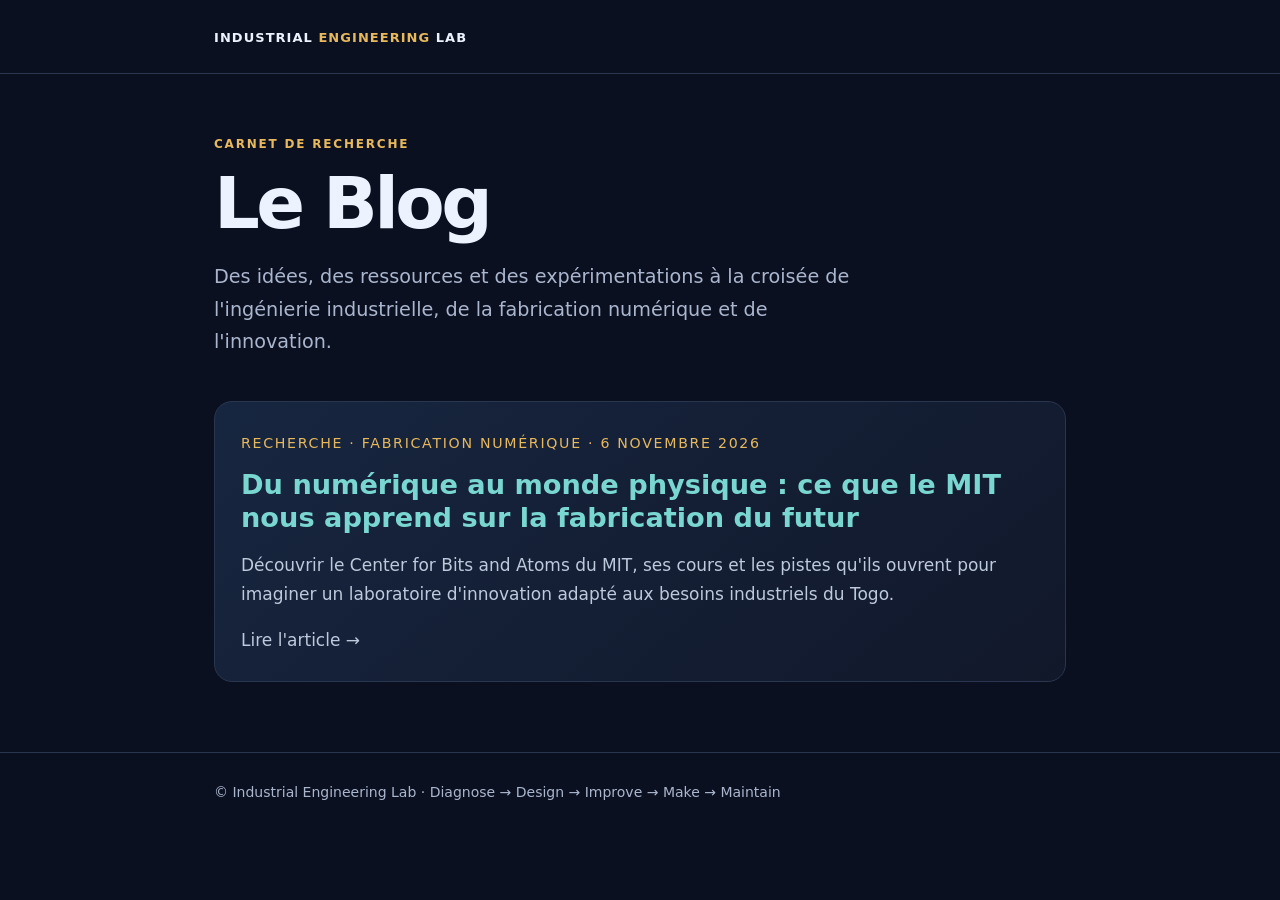
==== docs/blog/index.html @ a035a1cc "Add blog index" ====
<!doctype html>
<html lang="fr"><head><meta charset="utf-8"><meta name="viewport" content="width=device-width, initial-scale=1"><title>Blog — Industrial Engineering Lab</title><meta name="description" content="Notes, recherches et idées autour de l'ingénierie industrielle, de la fabrication et de l'innovation."><style>
:root{--bg:#0b1020;--panel:#121b30;--ink:#edf2ff;--muted:#aab6ce;--line:#293650;--gold:#e7b85c;--cyan:#79d6d0}*{box-sizing:border-box}body{margin:0;background:var(--bg);color:var(--ink);font:17px/1.7 system-ui,sans-serif}.wrap{max-width:900px;margin:auto;padding:0 24px}header{padding:22px 0;border-bottom:1px solid var(--line)}a{color:var(--cyan);text-decoration:none}.brand{font-size:13px;font-weight:800;letter-spacing:.08em;color:var(--ink)}.brand span{color:var(--gold)}.eyebrow{color:var(--gold);letter-spacing:.15em;text-transform:uppercase;font-size:12px;font-weight:700;margin-top:60px}h1{font-size:clamp(2.6rem,7vw,4.5rem);line-height:1.05;letter-spacing:-.05em;margin:12px 0}.intro{font-size:1.2rem;color:var(--muted);max-width:650px;margin-bottom:42px}.post{display:block;border:1px solid var(--line);border-radius:18px;padding:26px;background:linear-gradient(140deg,#172640,#11182a);margin:20px 0 70px}.post small{color:var(--gold);text-transform:uppercase;letter-spacing:.12em}.post h2{font-size:1.7rem;line-height:1.2;margin:12px 0}.post p{color:#bdc9dc;margin-bottom:0}footer{border-top:1px solid var(--line);padding:28px 0;color:var(--muted);font-size:14px}</style></head>
<body><header><div class="wrap"><a class="brand" href="../index.html">INDUSTRIAL <span>ENGINEERING</span> LAB</a></div></header><main class="wrap"><div class="eyebrow">Carnet de recherche</div><h1>Le Blog</h1><p class="intro">Des idées, des ressources et des expérimentations à la croisée de l'ingénierie industrielle, de la fabrication numérique et de l'innovation.</p><a class="post" href="mit-cba-fabrication-numerique.html"><small>Recherche · Fabrication numérique · 6 novembre 2026</small><h2>Du numérique au monde physique : ce que le MIT nous apprend sur la fabrication du futur</h2><p>Découvrir le Center for Bits and Atoms du MIT, ses cours et les pistes qu'ils ouvrent pour imaginer un laboratoire d'innovation adapté aux besoins industriels du Togo.</p><p>Lire l'article →</p></a></main><footer><div class="wrap">© Industrial Engineering Lab · Diagnose → Design → Improve → Make → Maintain</div></footer></body></html>
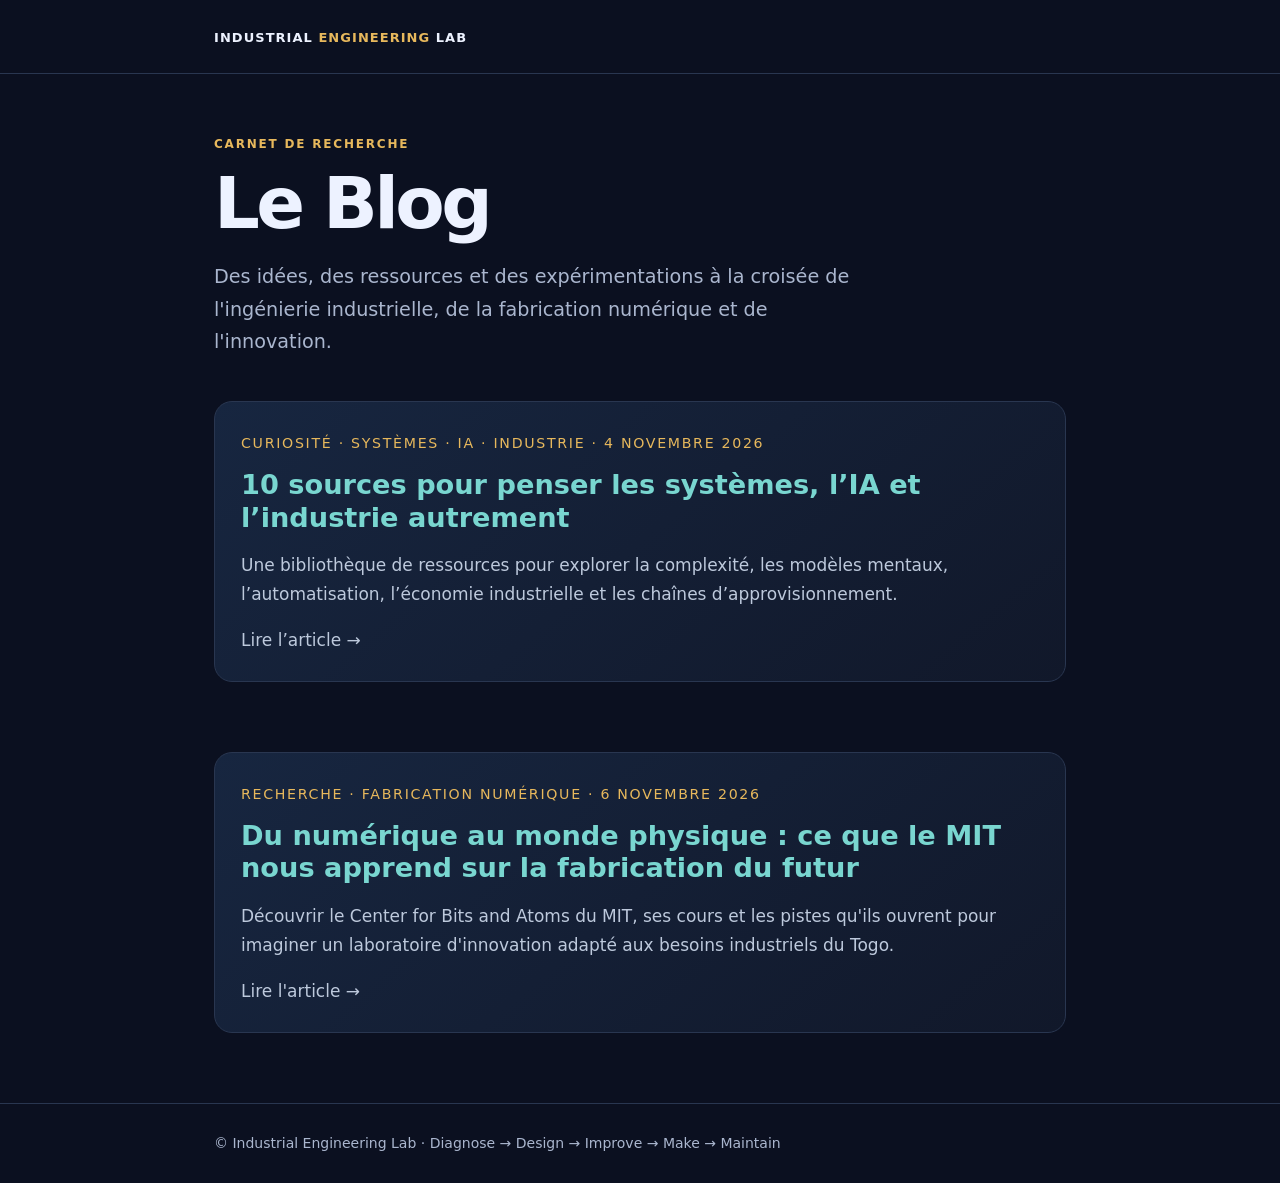
==== commit d008a829: "Publish curated systems thinking and industry reading list" ====
--- a/docs/blog/index.html
+++ b/docs/blog/index.html
@@ -1,4 +1,4 @@
 <!doctype html>
 <html lang="fr"><head><meta charset="utf-8"><meta name="viewport" content="width=device-width, initial-scale=1"><title>Blog — Industrial Engineering Lab</title><meta name="description" content="Notes, recherches et idées autour de l'ingénierie industrielle, de la fabrication et de l'innovation."><style>
 :root{--bg:#0b1020;--panel:#121b30;--ink:#edf2ff;--muted:#aab6ce;--line:#293650;--gold:#e7b85c;--cyan:#79d6d0}*{box-sizing:border-box}body{margin:0;background:var(--bg);color:var(--ink);font:17px/1.7 system-ui,sans-serif}.wrap{max-width:900px;margin:auto;padding:0 24px}header{padding:22px 0;border-bottom:1px solid var(--line)}a{color:var(--cyan);text-decoration:none}.brand{font-size:13px;font-weight:800;letter-spacing:.08em;color:var(--ink)}.brand span{color:var(--gold)}.eyebrow{color:var(--gold);letter-spacing:.15em;text-transform:uppercase;font-size:12px;font-weight:700;margin-top:60px}h1{font-size:clamp(2.6rem,7vw,4.5rem);line-height:1.05;letter-spacing:-.05em;margin:12px 0}.intro{font-size:1.2rem;color:var(--muted);max-width:650px;margin-bottom:42px}.post{display:block;border:1px solid var(--line);border-radius:18px;padding:26px;background:linear-gradient(140deg,#172640,#11182a);margin:20px 0 70px}.post small{color:var(--gold);text-transform:uppercase;letter-spacing:.12em}.post h2{font-size:1.7rem;line-height:1.2;margin:12px 0}.post p{color:#bdc9dc;margin-bottom:0}footer{border-top:1px solid var(--line);padding:28px 0;color:var(--muted);font-size:14px}</style></head>
-<body><header><div class="wrap"><a class="brand" href="../index.html">INDUSTRIAL <span>ENGINEERING</span> LAB</a></div></header><main class="wrap"><div class="eyebrow">Carnet de recherche</div><h1>Le Blog</h1><p class="intro">Des idées, des ressources et des expérimentations à la croisée de l'ingénierie industrielle, de la fabrication numérique et de l'innovation.</p><a class="post" href="mit-cba-fabrication-numerique.html"><small>Recherche · Fabrication numérique · 6 novembre 2026</small><h2>Du numérique au monde physique : ce que le MIT nous apprend sur la fabrication du futur</h2><p>Découvrir le Center for Bits and Atoms du MIT, ses cours et les pistes qu'ils ouvrent pour imaginer un laboratoire d'innovation adapté aux besoins industriels du Togo.</p><p>Lire l'article →</p></a></main><footer><div class="wrap">© Industrial Engineering Lab · Diagnose → Design → Improve → Make → Maintain</div></footer></body></html>+<body><header><div class="wrap"><a class="brand" href="../index.html">INDUSTRIAL <span>ENGINEERING</span> LAB</a></div></header><main class="wrap"><div class="eyebrow">Carnet de recherche</div><h1>Le Blog</h1><p class="intro">Des idées, des ressources et des expérimentations à la croisée de l'ingénierie industrielle, de la fabrication numérique et de l'innovation.</p><a class="post" href="10-sources-pensee-systemique-ia-industrie.html"><small>Curiosité · Systèmes · IA · Industrie · 4 novembre 2026</small><h2>10 sources pour penser les systèmes, l’IA et l’industrie autrement</h2><p>Une bibliothèque de ressources pour explorer la complexité, les modèles mentaux, l’automatisation, l’économie industrielle et les chaînes d’approvisionnement.</p><p>Lire l’article →</p></a><a class="post" href="mit-cba-fabrication-numerique.html"><small>Recherche · Fabrication numérique · 6 novembre 2026</small><h2>Du numérique au monde physique : ce que le MIT nous apprend sur la fabrication du futur</h2><p>Découvrir le Center for Bits and Atoms du MIT, ses cours et les pistes qu'ils ouvrent pour imaginer un laboratoire d'innovation adapté aux besoins industriels du Togo.</p><p>Lire l'article →</p></a></main><footer><div class="wrap">© Industrial Engineering Lab · Diagnose → Design → Improve → Make → Maintain</div></footer></body></html>
